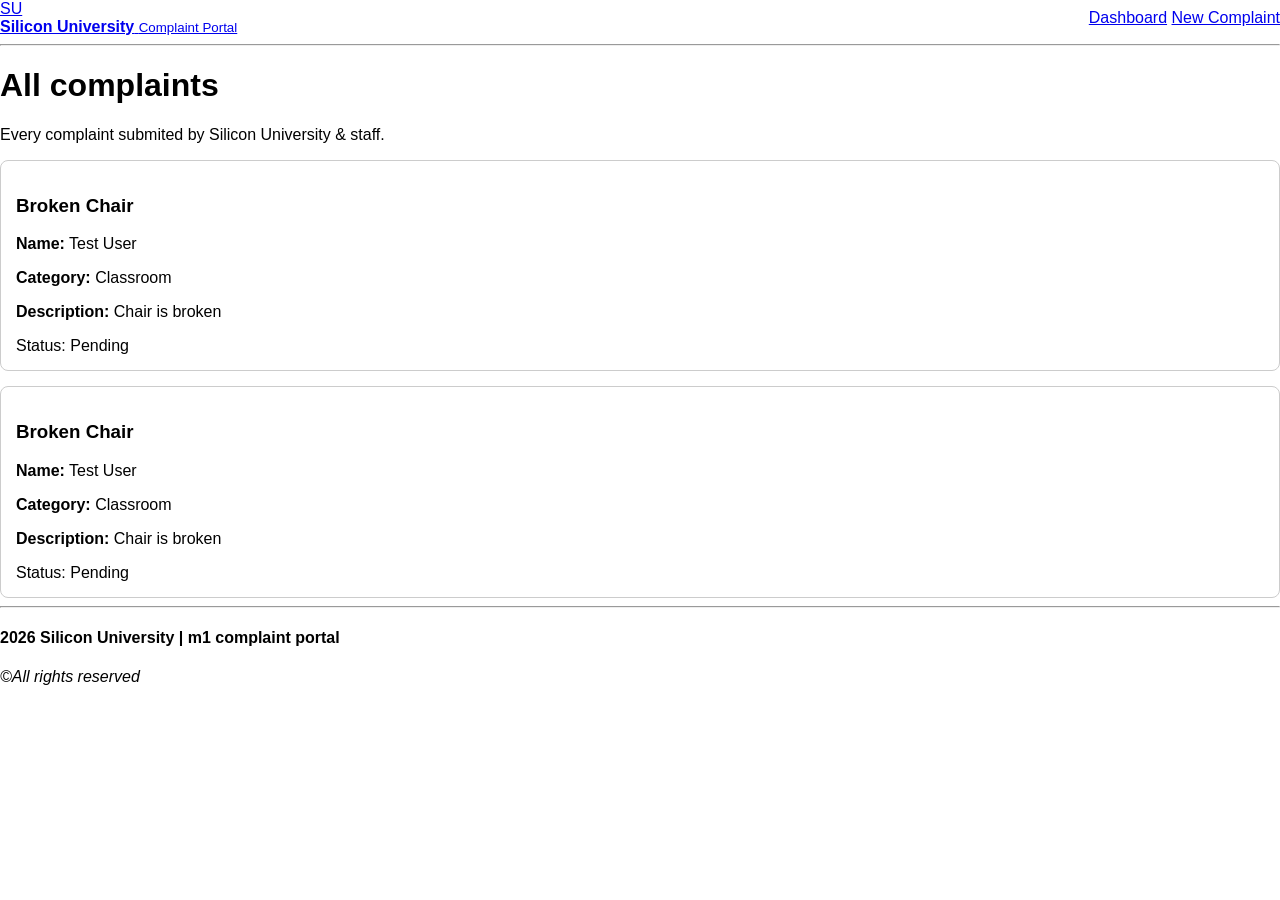
==== index.html @ 330379ce "update: added script to index.html" ====
<!doctype html>
<html lang="en">
  <head>
    <meta charset="UTF-8" />
    <meta name="viewport" content="width=device-width, initial-scale=1.0" />
    <title>Dashboard</title>
    <link rel="stylesheet" href="./css/style.css" />
  </head>
  <body>
    <!-- HEADER -->
    <header>
      <a class="logo" href="index.html">
        <div class="logo-badge">SU</div>
        <div class="logo-text">
          <b>Silicon University</b>
          <small>Complaint Portal</small>
        </div>
      </a>
      <nav>
        <a href="index.html">Dashboard</a>
        <a href="add.html">New Complaint</a>
      </nav>
    </header>
    <hr />

    <!-- MAIN -->
    <main>
      <div class="container">
        <!-- page title row -->
        <div class="page-header">
          <div>
            <h1>All complaints</h1>
            <p>Every complaint submited by Silicon University & staff.</p>
          </div>
        </div>

        <!-- complaints list -->
        <div class="complaint-list">
          <div class="complaint-card">
            <h3>Broken Chair</h3>
            <p><b>Name:</b> Test User</p>
            <p><b>Category:</b> Classroom</p>
            <p><b>Description:</b> Chair is broken</p>
            <span>Status: Pending</span>
          </div>
          <div class="complaint-card">
            <h3>Broken Chair</h3>
            <p><b>Name:</b> Test User</p>
            <p><b>Category:</b> Classroom</p>
            <p><b>Description:</b> Chair is broken</p>
            <span>Status: Pending</span>
          </div>
        </div>
      </div>
    </main>
    <hr />

    <!-- FOOTER -->
    <footer>
      <h4>2026 Silicon University | m1 complaint portal</h4>
      <p><em>&copy;All rights reserved</em></p>
    </footer>

    <!-- JS -->
    <script>
      async function loadComplaints() {
        try {
          const response = await fetch(
            "http://localhost:8080/complaintportalm1/complaints",
          );

          // convert response → JSON
          const data = await response.json();

          console.log(data);

          // select container
          const container = document.querySelector(".complaint-list");

          // clear old content
          container.replaceChildren();

          // loop through complaints
          data.forEach((c) => {
            const card = document.createElement("div");
            card.classList.add("complaint-card");

            // title
            const title = document.createElement("h3");
            title.textContent = c.title;

            // name
            const name = document.createElement("p");
            const nameBold = document.createElement("b");
            nameBold.textContent = "Name: ";
            name.appendChild(nameBold);
            name.appendChild(document.createTextNode(c.name));

            // category
            const category = document.createElement("p");
            const categoryBold = document.createElement("b");
            categoryBold.textContent = "Category: ";
            category.appendChild(categoryBold);
            category.appendChild(document.createTextNode(c.category));

            // description
            const description = document.createElement("p");
            const descBold = document.createElement("b");
            descBold.textContent = "Description: ";
            description.appendChild(descBold);
            description.appendChild(document.createTextNode(c.description));

            // status
            const status = document.createElement("span");
            status.textContent = "Status: Pending";

            // append all elements
            card.appendChild(title);
            card.appendChild(name);
            card.appendChild(category);
            card.appendChild(description);
            card.appendChild(status);

            container.appendChild(card);
          });
        } catch (error) {
          console.error("Error fetching complaints:", error);
        }
      }

      // run when page loads
      loadComplaints();
    </script>
  </body>
</html>
---- css/style.css ----
body {
  font-family: Arial;
  margin: 0;
  padding: 0;
}

header {
  display: flex;
  justify-content: space-between;
  align-items: center;
}

/* form */
form {
  display: flex;
  flex-direction: column;
  gap: 15px;
  width: 300px;
}

/* complaint list */
.complaint-list {
  display: flex;
  flex-direction: column;
  gap: 15px;
}

/* card */
.complaint-card {
  border: 1px solid #ccc;
  padding: 15px;
  border-radius: 8px;
}
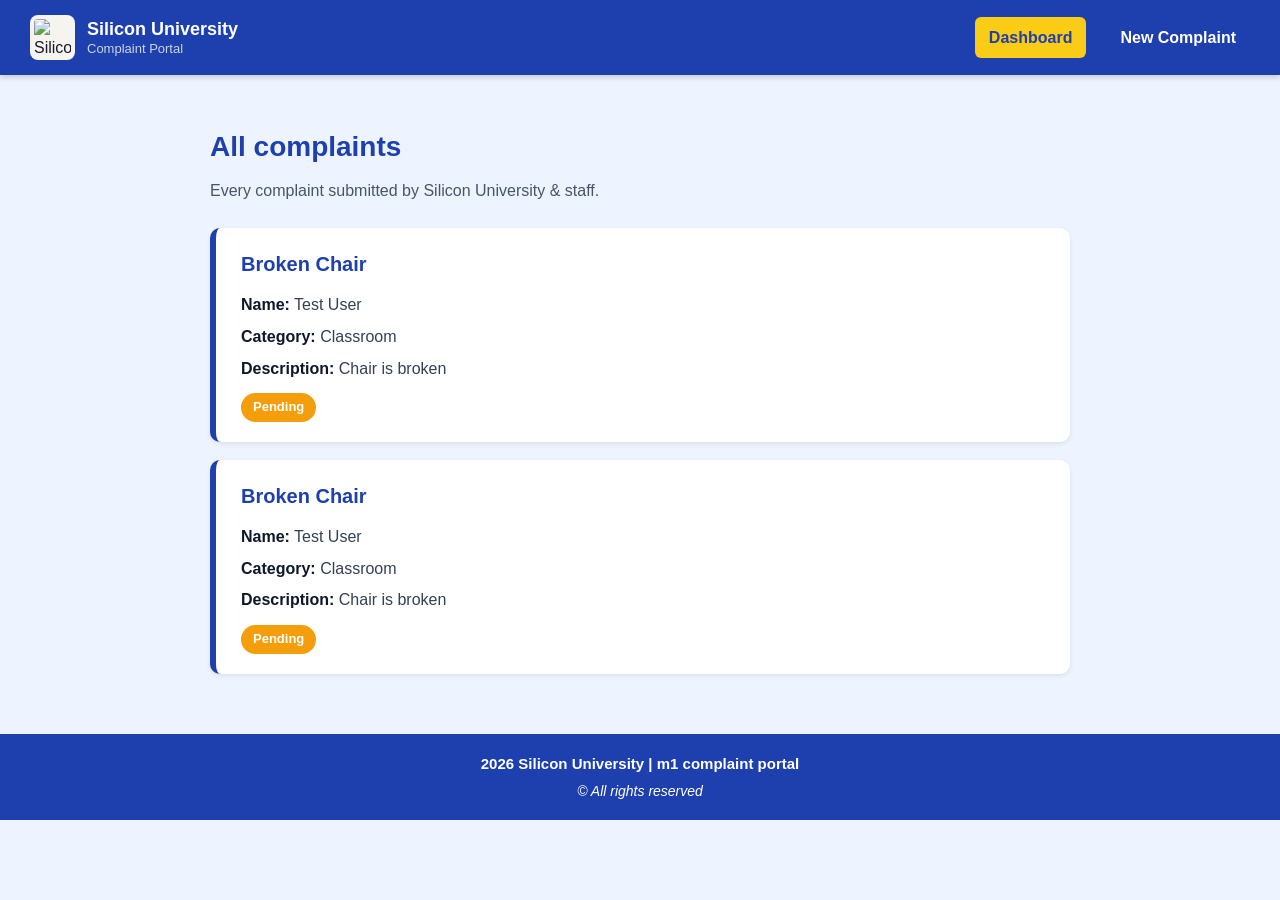
==== commit 42dd4ba4: "Merge UI updates with backend-compatible JS fixes Merge UI with JS fixes for backend compatibility" ====
--- a/index.html
+++ b/index.html
@@ -3,62 +3,55 @@
   <head>
     <meta charset="UTF-8" />
     <meta name="viewport" content="width=device-width, initial-scale=1.0" />
-    <title>Dashboard</title>
+    <title>Dashboard | Silicon University Complaint Portal</title>
     <link rel="stylesheet" href="./css/style.css" />
   </head>
   <body>
     <!-- HEADER -->
-    <header>
-      <a class="logo" href="index.html">
-        <div class="logo-badge">SU</div>
-        <div class="logo-text">
-          <b>Silicon University</b>
-          <small>Complaint Portal</small>
+    <header class="site-header">
+      <a class="brand" href="index.html">
+        <img src="sit.png" alt="Silicon University logo" class="brand-logo" />
+        <div class="brand-text">
+          <span class="brand-title">Silicon University</span>
+          <span class="brand-sub">Complaint Portal</span>
         </div>
       </a>
-      <nav>
-        <a href="index.html">Dashboard</a>
+      <nav class="site-nav">
+        <a href="index.html" class="active">Dashboard</a>
         <a href="add.html">New Complaint</a>
       </nav>
     </header>
-    <hr />
 
     <!-- MAIN -->
-    <main>
-      <div class="container">
-        <!-- page title row -->
-        <div class="page-header">
-          <div>
-            <h1>All complaints</h1>
-            <p>Every complaint submited by Silicon University & staff.</p>
-          </div>
-        </div>
+    <main class="site-main">
+      <h2>All complaints</h2>
+      <p class="lead">
+        Every complaint submitted by Silicon University &amp; staff.
+      </p>
 
-        <!-- complaints list -->
-        <div class="complaint-list">
-          <div class="complaint-card">
-            <h3>Broken Chair</h3>
-            <p><b>Name:</b> Test User</p>
-            <p><b>Category:</b> Classroom</p>
-            <p><b>Description:</b> Chair is broken</p>
-            <span>Status: Pending</span>
-          </div>
-          <div class="complaint-card">
-            <h3>Broken Chair</h3>
-            <p><b>Name:</b> Test User</p>
-            <p><b>Category:</b> Classroom</p>
-            <p><b>Description:</b> Chair is broken</p>
-            <span>Status: Pending</span>
-          </div>
-        </div>
+      <div class="complaint-list">
+        <article class="complaint-card">
+          <h3>Broken Chair</h3>
+          <p><b>Name:</b> Test User</p>
+          <p><b>Category:</b> Classroom</p>
+          <p><b>Description:</b> Chair is broken</p>
+          <span class="status status-pending">Pending</span>
+        </article>
+
+        <article class="complaint-card">
+          <h3>Broken Chair</h3>
+          <p><b>Name:</b> Test User</p>
+          <p><b>Category:</b> Classroom</p>
+          <p><b>Description:</b> Chair is broken</p>
+          <span class="status status-pending">Pending</span>
+        </article>
       </div>
     </main>
-    <hr />
 
     <!-- FOOTER -->
-    <footer>
+    <footer class="site-footer">
       <h4>2026 Silicon University | m1 complaint portal</h4>
-      <p><em>&copy;All rights reserved</em></p>
+      <p><em>&copy; All rights reserved</em></p>
     </footer>
 
     <!-- JS -->
@@ -82,7 +75,7 @@
 
           // loop through complaints
           data.forEach((c) => {
-            const card = document.createElement("div");
+            const card = document.createElement("article");
             card.classList.add("complaint-card");
 
             // title
@@ -112,7 +105,14 @@
 
             // status
             const status = document.createElement("span");
-            status.textContent = "Status: Pending";
+            const statusText = c.status || "Pending";
+            status.classList.add("status");
+            const s = statusText.toLowerCase();
+            if (s.includes("resolved")) status.classList.add("status-resolved");
+            else if (s.includes("progress"))
+              status.classList.add("status-progress");
+            else status.classList.add("status-pending");
+            status.textContent = statusText;
 
             // append all elements
             card.appendChild(title);
--- a/css/style.css
+++ b/css/style.css
@@ -1,33 +1,266 @@
-body {
-  font-family: Arial;
+* {
   margin: 0;
   padding: 0;
-}
-
-header {
+  box-sizing: border-box;
+}
+
+body {
+  font-family: Arial, Helvetica, sans-serif;
+  background-color: #eef4ff;
+  color: #1a1a2e;
+  line-height: 1.6;
+}
+
+/* ---------- Header / Navbar ---------- */
+.site-header {
+  background-color: #1e40af;
+  padding: 15px 30px;
   display: flex;
   justify-content: space-between;
   align-items: center;
-}
-
-/* form */
-form {
+  box-shadow: 0 2px 6px #00000033;
+  flex-wrap: wrap;
+  gap: 16px;
+}
+
+.brand {
+  display: flex;
+  align-items: center;
+  gap: 12px;
+  text-decoration: none;
+  color: inherit;
+}
+
+.brand-logo {
+  width: 45px;
+  height: 45px;
+  border-radius: 8px;
+  object-fit: contain;
+  background-color: #f5f4ef;
+  padding: 4px;
+  flex-shrink: 0;
+}
+
+.brand-text {
   display: flex;
   flex-direction: column;
-  gap: 15px;
-  width: 300px;
-}
-
-/* complaint list */
+  line-height: 1.2;
+}
+
+.brand-title {
+  color: #ffffff;
+  font-size: 18px;
+  font-weight: bold;
+  white-space: nowrap;
+}
+
+.brand-sub {
+  color: #cbd5e1;
+  font-size: 13px;
+  white-space: nowrap;
+}
+
+.site-nav {
+  display: flex;
+  align-items: center;
+}
+
+.site-nav a {
+  color: #ffffff;
+  text-decoration: none;
+  margin-left: 20px;
+  font-weight: bold;
+  padding: 8px 14px;
+  border-radius: 6px;
+  transition: background-color 0.2s, color 0.2s;
+}
+
+.site-nav a:hover,
+.site-nav a.active {
+  background-color: #facc15;
+  color: #1e40af;
+}
+
+/* ---------- Main ---------- */
+.site-main {
+  max-width: 900px;
+  margin: 30px auto;
+  padding: 20px;
+}
+
+.site-main h2 {
+  color: #1e40af;
+  font-size: 28px;
+  margin-bottom: 8px;
+}
+
+.site-main > p.lead {
+  color: #475569;
+  margin-bottom: 25px;
+}
+
+/* ---------- Complaint cards ---------- */
 .complaint-list {
   display: flex;
   flex-direction: column;
-  gap: 15px;
-}
-
-/* card */
+  gap: 18px;
+}
+
 .complaint-card {
-  border: 1px solid #ccc;
-  padding: 15px;
-  border-radius: 8px;
-}
+  background-color: #ffffff;
+  border-left: 6px solid #1e40af;
+  border-radius: 10px;
+  padding: 20px 25px;
+  box-shadow: 0 2px 5px #00000014;
+  transition: box-shadow 0.2s;
+}
+
+.complaint-card:hover {
+  box-shadow: 0 4px 12px #00000026;
+}
+
+.complaint-card h3 {
+  color: #1e40af;
+  font-size: 20px;
+  margin-bottom: 12px;
+}
+
+.complaint-card p {
+  margin-bottom: 6px;
+  color: #334155;
+}
+
+.complaint-card p b {
+  color: #0f172a;
+}
+
+/* ---------- Status badges ---------- */
+.status {
+  display: inline-block;
+  padding: 4px 12px;
+  border-radius: 20px;
+  font-size: 13px;
+  font-weight: bold;
+  color: #ffffff;
+  margin-top: 6px;
+}
+
+.status-pending {
+  background-color: #f59e0b;
+}
+
+.status-progress {
+  background-color: #3b82f6;
+}
+
+.status-resolved {
+  background-color: #16a34a;
+}
+
+/* ---------- Form (for add.html) ---------- */
+.form-box {
+  background-color: #ffffff;
+  padding: 30px;
+  border-radius: 12px;
+  box-shadow: 0 3px 10px #00000022;
+  border-top: 6px solid #facc15;
+}
+
+.form-box h2 {
+  color: #1e40af;
+  margin-bottom: 5px;
+}
+
+.form-box .info {
+  color: #64748b;
+  margin-bottom: 20px;
+}
+
+label {
+  display: block;
+  margin-top: 15px;
+  margin-bottom: 6px;
+  font-weight: bold;
+  color: #1e293b;
+}
+
+input[type="text"],
+input[type="email"],
+select,
+textarea {
+  width: 100%;
+  padding: 10px 12px;
+  border: 2px solid #cbd5e1;
+  border-radius: 8px;
+  font-size: 15px;
+  font-family: Arial, sans-serif;
+  background-color: #f8fafc;
+}
+
+input:focus,
+select:focus,
+textarea:focus {
+  border-color: #1e40af;
+  outline: none;
+  background-color: #ffffff;
+}
+
+textarea {
+  height: 110px;
+  resize: vertical;
+}
+
+/* ---------- Buttons ---------- */
+.btn {
+  background-color: #1e40af;
+  color: #ffffff;
+  padding: 12px 25px;
+  font-size: 16px;
+  font-weight: bold;
+  border: none;
+  border-radius: 8px;
+  cursor: pointer;
+  margin-top: 20px;
+}
+
+.btn:hover {
+  background-color: #facc15;
+  color: #1e40af;
+}
+
+.btn-secondary {
+  background-color: #e2e8f0;
+  color: #1e293b;
+  padding: 12px 25px;
+  font-size: 16px;
+  border: none;
+  border-radius: 8px;
+  cursor: pointer;
+  margin-top: 20px;
+  margin-left: 10px;
+}
+
+.btn-secondary:hover {
+  background-color: #cbd5e1;
+}
+
+/* ---------- Footer ---------- */
+.site-footer {
+  background-color: #1e40af;
+  color: #ffffff;
+  text-align: center;
+  padding: 18px;
+  margin-top: 40px;
+  font-size: 14px;
+}
+
+.site-footer h4 {
+  font-size: 15px;
+  margin-bottom: 4px;
+}
+
+.site-footer a {
+  color: #facc15;
+  text-decoration: none;
+}
+
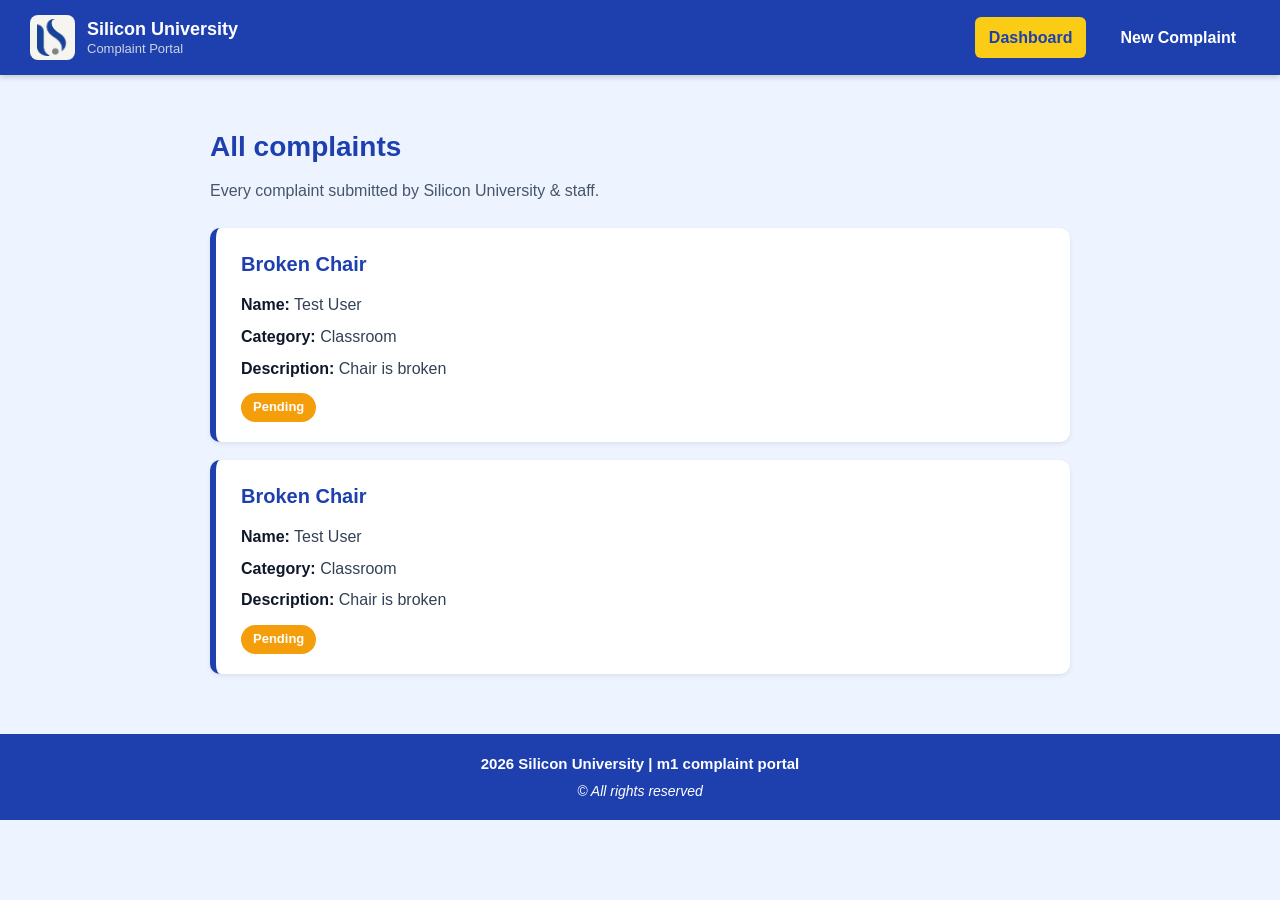
==== commit e1dd52f6: "BugFix : silicon logo image not loading" ====
--- a/index.html
+++ b/index.html
@@ -10,7 +10,11 @@
     <!-- HEADER -->
     <header class="site-header">
       <a class="brand" href="index.html">
-        <img src="sit.png" alt="Silicon University logo" class="brand-logo" />
+        <img
+          src="./images/sit.png"
+          alt="Silicon University logo"
+          class="brand-logo"
+        />
         <div class="brand-text">
           <span class="brand-title">Silicon University</span>
           <span class="brand-sub">Complaint Portal</span>
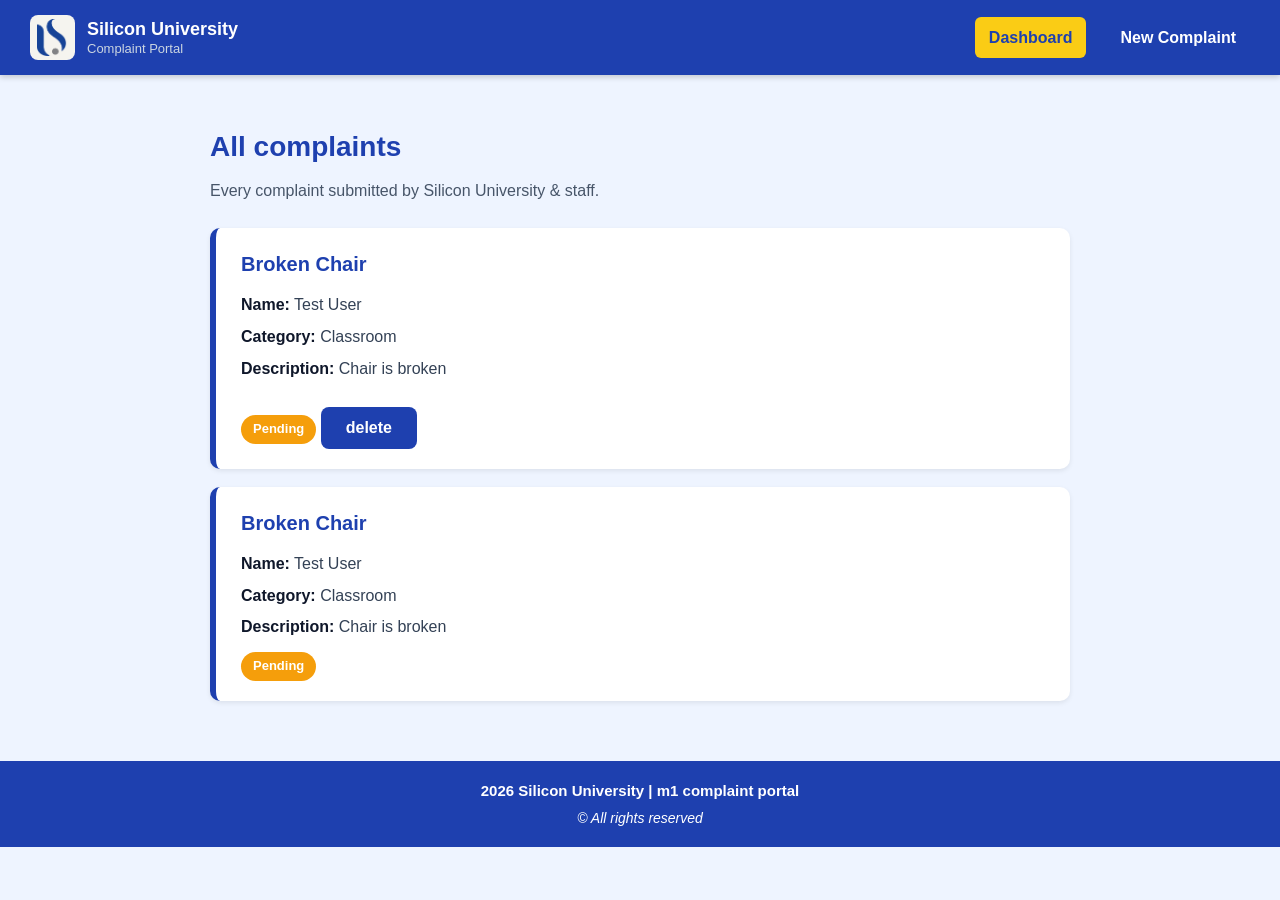
==== commit 41a0b5cc: "add html delete btn" ====
--- a/index.html
+++ b/index.html
@@ -40,6 +40,7 @@
           <p><b>Category:</b> Classroom</p>
           <p><b>Description:</b> Chair is broken</p>
           <span class="status status-pending">Pending</span>
+          <button class="btn">delete</button> 
         </article>
 
         <article class="complaint-card">
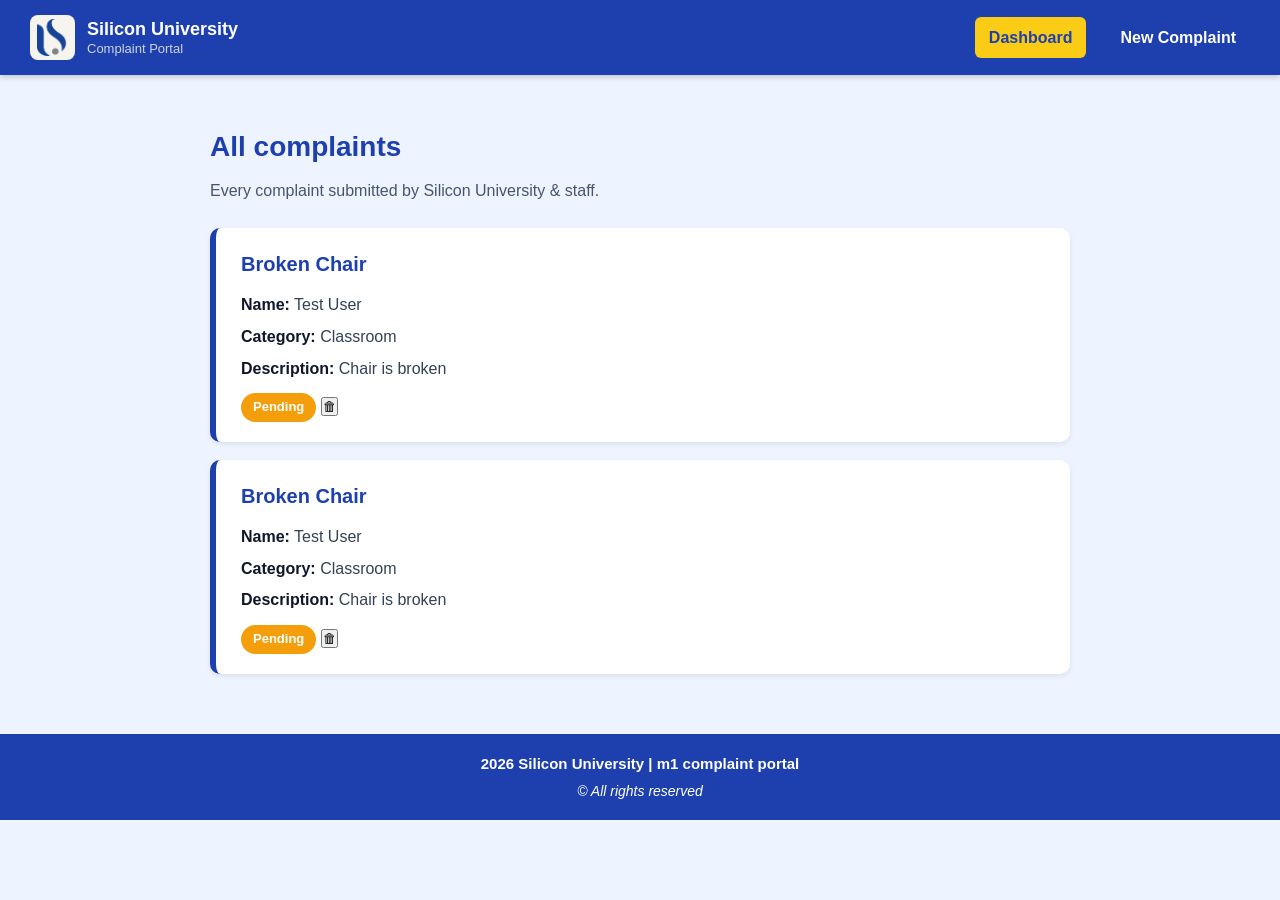
==== commit ebbad4bb: "update: index for DeleteComplaintServlet" ====
--- a/index.html
+++ b/index.html
@@ -40,7 +40,7 @@
           <p><b>Category:</b> Classroom</p>
           <p><b>Description:</b> Chair is broken</p>
           <span class="status status-pending">Pending</span>
-          <button class="btn">delete</button> 
+          <button class="delete-btn">🗑</button>
         </article>
 
         <article class="complaint-card">
@@ -49,6 +49,7 @@
           <p><b>Category:</b> Classroom</p>
           <p><b>Description:</b> Chair is broken</p>
           <span class="status status-pending">Pending</span>
+          <button class="delete-btn">🗑</button>
         </article>
       </div>
     </main>
@@ -119,12 +120,46 @@
             else status.classList.add("status-pending");
             status.textContent = statusText;
 
+             // delete button (added to EVERY card)
+               const deleteBtn = document.createElement("button");
+            deleteBtn.className = "delete-btn";
+            deleteBtn.innerHTML = "🗑";
+
+            deleteBtn.onclick = async function () {
+
+              const confirmDelete = confirm("Are you sure you want to delete?");
+              if (!confirmDelete) return;
+
+              try {
+                const response = await fetch(
+                  "http://localhost:8080/complaintportalm1/DeleteComplaintServlet",
+                  {
+                    method: "POST",
+                    headers: {
+                      "Content-Type": "application/x-www-form-urlencoded",
+                    },
+                    body: "title=" + encodeURIComponent(c.title),
+                  }
+                );
+
+                if (response.ok) {
+                  card.remove();
+                } else {
+                  alert("Delete failed");
+                }
+
+              } catch (error) {
+                console.log(error);
+                alert("Error deleting complaint");
+              }
+            };
             // append all elements
             card.appendChild(title);
             card.appendChild(name);
             card.appendChild(category);
             card.appendChild(description);
             card.appendChild(status);
+            card.appendChild(deleteBtn);
 
             container.appendChild(card);
           });
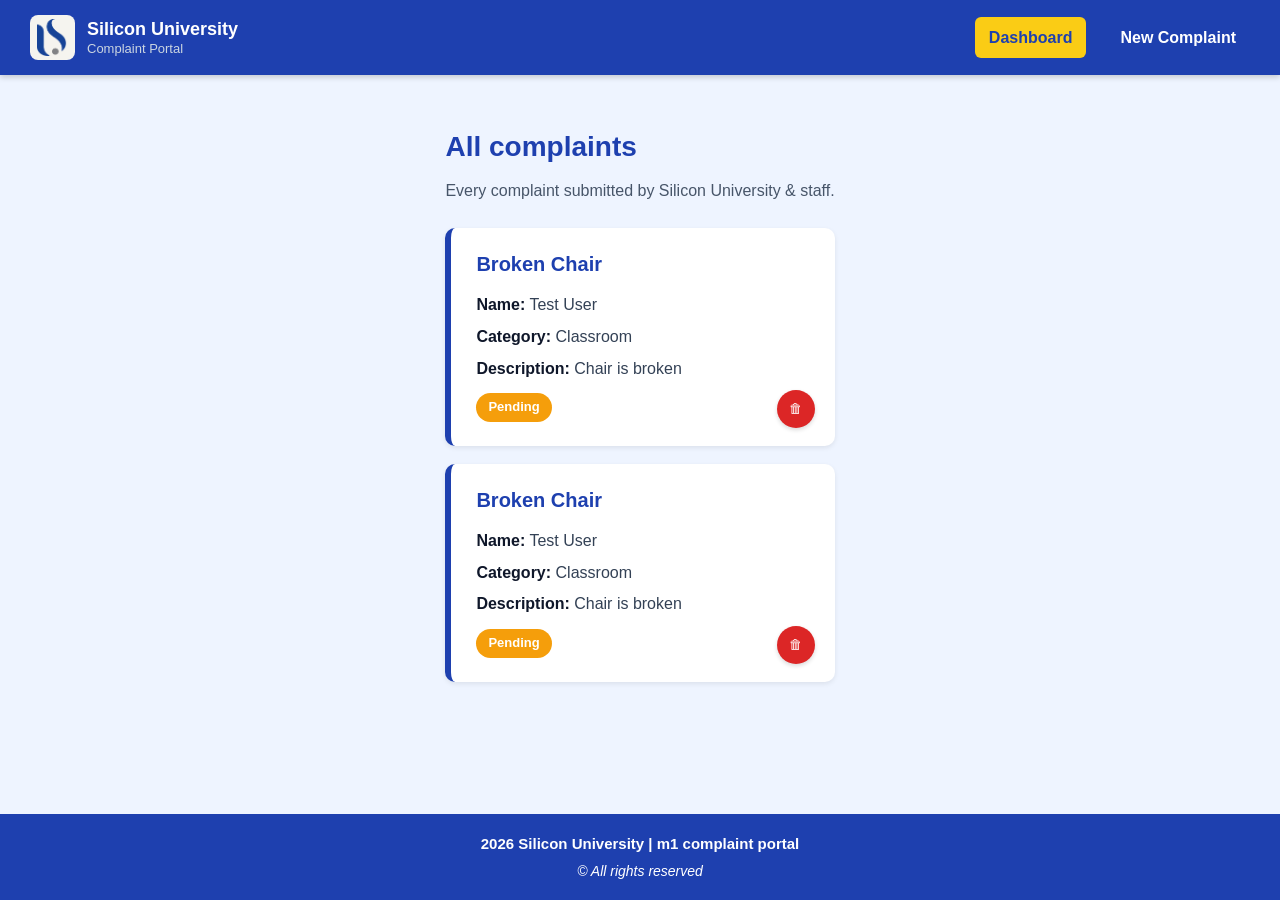
==== commit 1375805f: "feat(delete): implement id-based deletion for complaints Id based deletion" ====
--- a/index.html
+++ b/index.html
@@ -120,15 +120,21 @@
             else status.classList.add("status-pending");
             status.textContent = statusText;
 
-             // delete button (added to EVERY card)
-               const deleteBtn = document.createElement("button");
+            // delete button (added to EVERY card)
+            const deleteBtn = document.createElement("button");
             deleteBtn.className = "delete-btn";
-            deleteBtn.innerHTML = "🗑";
+
+            const icon = document.createElement("span");
+            icon.textContent = "🗑";
+
+            deleteBtn.appendChild(icon);
 
             deleteBtn.onclick = async function () {
+              const confirmDelete = confirm("Are you sure you want to delete?");
 
-              const confirmDelete = confirm("Are you sure you want to delete?");
-              if (!confirmDelete) return;
+              if (!confirmDelete) {
+                return;
+              }
 
               try {
                 const response = await fetch(
@@ -138,16 +144,17 @@
                     headers: {
                       "Content-Type": "application/x-www-form-urlencoded",
                     },
-                    body: "title=" + encodeURIComponent(c.title),
-                  }
+                    body: "id=" + c.id,
+                  },
                 );
 
-                if (response.ok) {
-                  card.remove();
+                const result = await response.text();
+
+                if (result === "success") {
+                  loadComplaints();
                 } else {
                   alert("Delete failed");
                 }
-
               } catch (error) {
                 console.log(error);
                 alert("Error deleting complaint");
--- a/css/style.css
+++ b/css/style.css
@@ -9,6 +9,9 @@
   background-color: #eef4ff;
   color: #1a1a2e;
   line-height: 1.6;
+  display: flex;
+  flex-direction: column;
+  min-height: 100vh;
 }
 
 /* ---------- Header / Navbar ---------- */
@@ -72,7 +75,9 @@
   font-weight: bold;
   padding: 8px 14px;
   border-radius: 6px;
-  transition: background-color 0.2s, color 0.2s;
+  transition:
+    background-color 0.2s,
+    color 0.2s;
 }
 
 .site-nav a:hover,
@@ -86,6 +91,7 @@
   max-width: 900px;
   margin: 30px auto;
   padding: 20px;
+  flex: 1;
 }
 
 .site-main h2 {
@@ -107,10 +113,12 @@
 }
 
 .complaint-card {
+  position: relative;
   background-color: #ffffff;
   border-left: 6px solid #1e40af;
   border-radius: 10px;
-  padding: 20px 25px;
+  padding: 20px 85px 24px 25px;
+  min-height: 170px;
   box-shadow: 0 2px 5px #00000014;
   transition: box-shadow 0.2s;
 }
@@ -132,6 +140,33 @@
 
 .complaint-card p b {
   color: #0f172a;
+}
+
+/* ---------- Delete button ---------- */
+
+.delete-btn {
+  position: absolute;
+  bottom: 18px;
+  right: 20px;
+  display: inline-flex;
+  align-items: center;
+  justify-content: center;
+  width: 38px;
+  height: 38px;
+  border: none;
+  border-radius: 50%;
+  background-color: #dc2626;
+  color: #ffffff;
+  cursor: pointer;
+  box-shadow: 0 2px 4px #00000026;
+  transition:
+    background-color 0.2s,
+    transform 0.1s;
+}
+
+.delete-btn:hover {
+  background-color: darkred;
+  transform: scale(1.05);
 }
 
 /* ---------- Status badges ---------- */
@@ -263,4 +298,3 @@
   color: #facc15;
   text-decoration: none;
 }
-
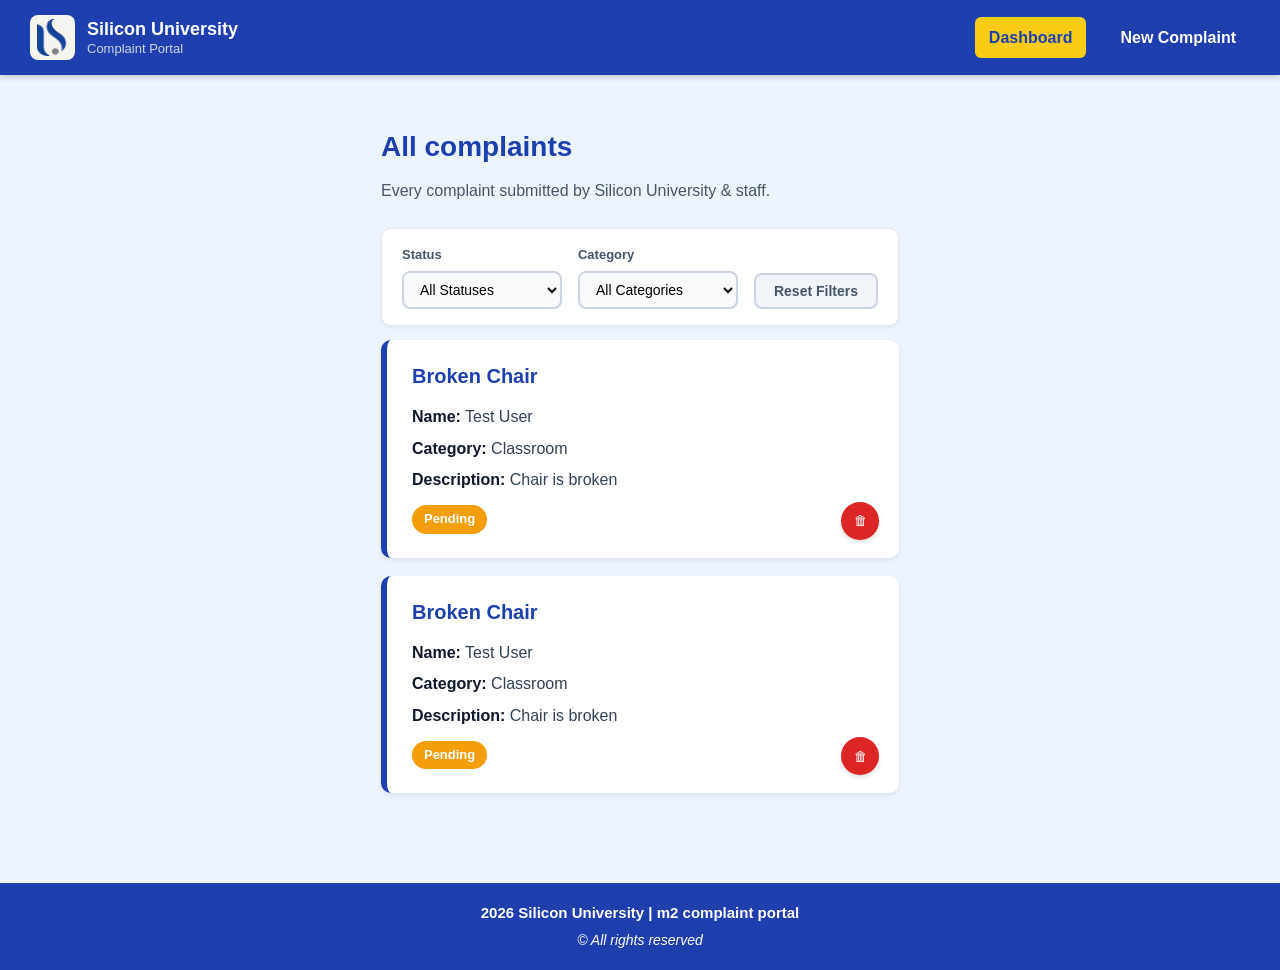
==== commit 793e0102: "add and style filter bar" ====
--- a/index.html
+++ b/index.html
@@ -33,6 +33,35 @@
         Every complaint submitted by Silicon University &amp; staff.
       </p>
 
+      <!-- FILTER BAR -->
+      <div class="filter-bar">
+        <div class="filter-group">
+          <label for="filter-status">Status</label>
+          <select id="filter-status">
+            <option value="">All Statuses</option>
+            <option value="pending">Pending</option>
+            <option value="in progress">In Progress</option>
+            <option value="resolved">Resolved</option>
+          </select>
+        </div>
+
+        <div class="filter-group">
+          <label for="filter-category">Category</label>
+          <select id="filter-category">
+            <option value="">All Categories</option>
+            <option value="Classroom">Classroom</option>
+            <option value="Hostel">Hostel</option>
+            <option value="Cafeteria">Cafeteria</option>
+            <option value="Library">Library</option>
+            <option value="Transport">Transport</option>
+            <option value="Other">Other</option>
+          </select>
+        </div>
+
+        <button class="btn-reset" id="reset-filters">Reset Filters</button>
+      </div>
+
+      <!-- COMPLAINT CONTAINER -->
       <div class="complaint-list">
         <article class="complaint-card">
           <h3>Broken Chair</h3>
@@ -56,7 +85,7 @@
 
     <!-- FOOTER -->
     <footer class="site-footer">
-      <h4>2026 Silicon University | m1 complaint portal</h4>
+      <h4>2026 Silicon University | m2 complaint portal</h4>
       <p><em>&copy; All rights reserved</em></p>
     </footer>
 
--- a/css/style.css
+++ b/css/style.css
@@ -298,3 +298,81 @@
   color: #facc15;
   text-decoration: none;
 }
+
+/* ---------- Filter bar ---------- */
+.filter-bar {
+  display: flex;
+  align-items: flex-end;
+  gap: 16px;
+  flex-wrap: wrap;
+  background-color: #ffffff;
+  border: 1px solid #e2e8f0;
+  border-radius: 10px;
+  padding: 16px 20px;
+  margin-bottom: 14px;
+  box-shadow: 0 1px 4px #00000010;
+}
+
+.filter-group {
+  display: flex;
+  flex-direction: column;
+  gap: 5px;
+}
+
+.filter-group label {
+  margin: 0;
+  font-size: 13px;
+  font-weight: bold;
+  color: #475569;
+}
+
+.filter-group select {
+  width: auto;
+  min-width: 160px;
+  padding: 8px 12px;
+  border: 2px solid #cbd5e1;
+  border-radius: 8px;
+  font-size: 14px;
+  background-color: #f8fafc;
+  cursor: pointer;
+}
+
+.filter-group select:focus {
+  border-color: #1e40af;
+  outline: none;
+  background-color: #ffffff;
+}
+
+.btn-reset {
+  padding: 8px 18px;
+  font-size: 14px;
+  font-weight: bold;
+  border: 2px solid #cbd5e1;
+  border-radius: 8px;
+  background-color: #f1f5f9;
+  color: #475569;
+  cursor: pointer;
+  transition:
+    background-color 0.2s,
+    border-color 0.2s;
+  align-self: flex-end;
+}
+
+.btn-reset:hover {
+  background-color: #e2e8f0;
+  border-color: #94a3b8;
+}
+
+/* ---------- Filter count & empty state ---------- */
+.filter-count {
+  font-size: 13px;
+  color: #64748b;
+  margin-bottom: 14px;
+}
+
+.no-results {
+  text-align: center;
+  color: #94a3b8;
+  font-size: 15px;
+  padding: 40px 0;
+}
